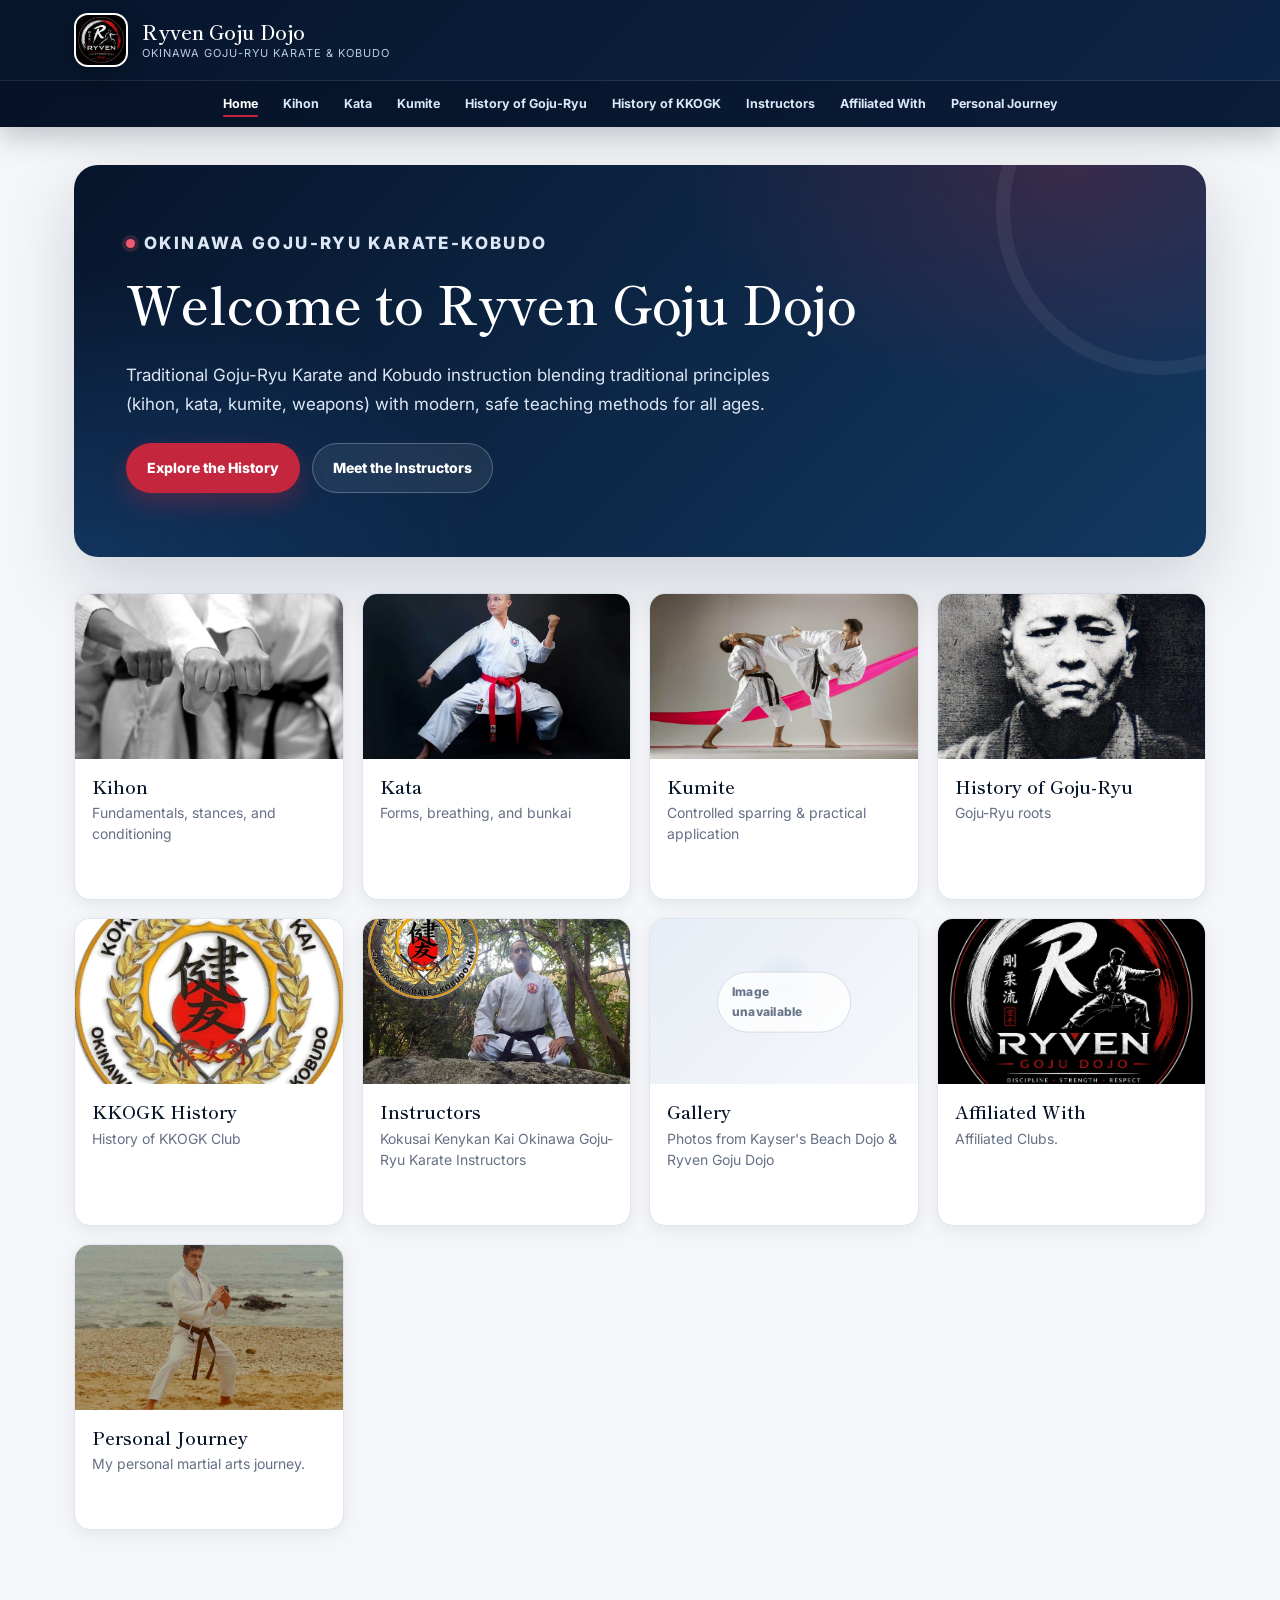
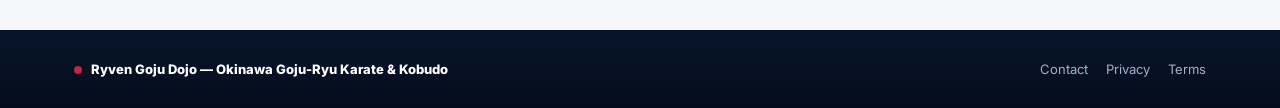
==== index.html @ c2ffcecd "Update index.html" ====
<!doctype htmlJordan>
<html lang="en">
<head>
<meta charset="utf-8" />
<meta name="google-site-verification" content="FjcKU3QRDwHCVk8xNlRMp3FyOYgGeSs_fyhYoDF-wNA" />
<meta name="viewport" content="width=device-width,initial-scale=1" />
<title>Ryven Goju Dojo</title>
<link rel="preconnect" href="https://fonts.googleapis.com">
<link href="https://fonts.googleapis.com/css2?family=Inter:wght@400;500;600;700&family=Shippori+Mincho:wght@500;600;700&display=swap" rel="stylesheet">
<link rel="stylesheet" href="css/style.css">
<script>document.documentElement.classList.add("js-anim");</script>
</head>
<body>

<header class="site-header">
  <div class="header-top">
    <div class="header-inner">
      <a class="brand" href="index.html">
      <div class="logo"><img src="1.jpeg" alt="Ryven Goju Dojo emblem"></div>
      <div class="title">
        <h1>Ryven Goju Dojo</h1>
        <p>Okinawa Goju-Ryu Karate &amp; Kobudo</p>
      </div>
    </a>
      <button class="nav-toggle" aria-label="Toggle navigation menu" aria-expanded="false">
      <span></span>
    </button>
    </div>
  </div>
  <div class="nav-row" id="nav-row">
    <div class="nav-inner">
      <nav class="site-nav" aria-label="Main navigation">
      <ul>
        <li><a href="index.html">Home</a></li>
        <li><a href="P2.html">Kihon</a></li>
        <li><a href="P3.html">Kata</a></li>
        <li><a href="P4.html">Kumite</a></li>
        <li><a href="P5.html">History of Goju-Ryu</a></li>
        <li><a href="P6.html">History of KKOGK</a></li>
        <li><a href="P7.html">Instructors</a></li>
        <li><a href="P8.html">Affiliated With</a></li>
        <li><a href="P9.html">Personal Journey</a></li>
      </ul>
    </nav>
    </div>
  </div>
</header>

<main>

  <section id="home" class="hero reveal">
    <p class="hero-eyebrow">Okinawa Goju-Ryu Karate-Kobudo</p>
    <h2>Welcome to Ryven Goju Dojo</h2>
    <p>Traditional Goju-Ryu Karate and Kobudo instruction blending traditional principles (kihon, kata, kumite, weapons) with modern, safe teaching methods for all ages.</p>
    <div class="hero-actions">
      <a class="btn btn-primary" href="P5.html">Explore the History</a>
      <a class="btn btn-ghost" href="P7.html">Meet the Instructors</a>
    </div>
  </section>

  <section class="section reveal">
    <div class="grid-cards">

      <a class="tile" href="P2.html">
        <div class="tile-media"><img src="Kihon.jpg" alt="Kihon training"></div>
        <div class="meta">
          <h4>Kihon</h4>
          <p class="muted">Fundamentals, stances, and conditioning</p>
          <div class="meta-row"><span class="tile-arrow">Explore →</span></div>
        </div>
      </a>

      <a class="tile" href="P3.html">
        <div class="tile-media"><img src="Kata.jpg" alt="Kata practice"></div>
        <div class="meta">
          <h4>Kata</h4>
          <p class="muted">Forms, breathing, and bunkai</p>
          <div class="meta-row"><span class="tile-arrow">Explore →</span></div>
        </div>
      </a>

      <a class="tile" href="P4.html">
        <div class="tile-media"><img src="Kumite.jpg" alt="Kumite sparring"></div>
        <div class="meta">
          <h4>Kumite</h4>
          <p class="muted">Controlled sparring &amp; practical application</p>
          <div class="meta-row"><span class="tile-arrow">Explore →</span></div>
        </div>
      </a>

      <a class="tile" href="P5.html">
        <div class="tile-media"><img src="History.jpg" alt="History of Goju-Ryu"></div>
        <div class="meta">
          <h4>History of Goju-Ryu</h4>
          <p class="muted">Goju-Ryu roots</p>
          <div class="meta-row"><span class="tile-arrow">Explore →</span></div>
        </div>
      </a>

      <a class="tile" href="P6.html">
        <div class="tile-media"><img src="2.jpg" alt="KKOGK History"></div>
        <div class="meta">
          <h4>KKOGK History</h4>
          <p class="muted">History of KKOGK Club</p>
          <div class="meta-row"><span class="tile-arrow">Explore →</span></div>
        </div>
      </a>

      <a class="tile" href="P7.html">
        <div class="tile-media"><img src="SMorneS.jpeg" alt="Instructors"></div>
        <div class="meta">
          <h4>Instructors</h4>
          <p class="muted">Kokusai Kenykan Kai Okinawa Goju-Ryu Karate Instructors</p>
          <div class="meta-row"><span class="tile-arrow">Explore →</span></div>
        </div>
      </a>


	<a class="tile" href="Gallery.html">
  <div class="tile-media">
    <img src="K1.jpg" alt="Dojo Gallery">
  </div>
  <div class="meta">
    <h4>Gallery</h4>
    <p class="muted">Photos from Kayser's Beach Dojo &amp; Ryven Goju Dojo</p>
    <div class="meta-row">
      <span class="tile-arrow">Explore →</span>
    </div>
  </div>
</a>

      <a class="tile" href="P8.html">
        <div class="tile-media"><img src="1.jpeg" alt="Ryven Goju Dojo"></div>
        <div class="meta">
          <h4>Affiliated With</h4>
          <p class="muted">Affiliated Clubs.</p>
          <div class="meta-row"><span class="tile-arrow">Explore →</span></div>
        </div>
      </a>

      <a class="tile" href="P9.html">
        <div class="tile-media"><img src="3.jpeg" alt="Jaundre"></div>
        <div class="meta">
          <h4>Personal Journey</h4>
          <p class="muted">My personal martial arts journey.</p>
          <div class="meta-row"><span class="tile-arrow">Explore →</span></div>
        </div>
      </a>

    </div>
  </section>

</main>

<footer class="site-footer">
  <div class="footer-inner">
    <div class="brand-mini">Ryven Goju Dojo — Okinawa Goju-Ryu Karate &amp; Kobudo</div>
    <div class="footer-links"><span>Contact</span><span>Privacy</span><span>Terms</span></div>
  </div>
</footer>

<script src="js/main.js"></script>
</body>
</html>
---- css/style.css ----
/* ==========================================================
   RYVEN GOJU DOJO — REFINED DESIGN SYSTEM
   Clean, responsive, image-safe, accessible.
   ========================================================== */

:root{
  --navy:#07152b;
  --navy-2:#0d2546;
  --navy-3:#123861;
  --blue:#2567b2;
  --blue-soft:#eaf2fb;
  --red:#c3263d;
  --red-dark:#94182a;
  --paper:#f4f6f9;
  --white:#fff;
  --ink:#142033;
  --muted:#667085;
  --line:#dfe5ee;
  --belt-orange:#e2861f;
  --belt-blue:#2567b2;
  --belt-purple:#7b3fa0;
  --belt-brown:#7a4a26;
  --belt-black:#111;
  --font-display:'Shippori Mincho','Noto Serif JP',Georgia,serif;
  --font-body:'Inter',system-ui,-apple-system,'Segoe UI',Roboto,Arial,sans-serif;
  --max-w:1180px;
  --radius:18px;
  --shadow-sm:0 4px 16px rgba(7,21,43,.07);
  --shadow-md:0 14px 38px rgba(7,21,43,.10);
  --shadow-lg:0 24px 70px rgba(7,21,43,.16);
  --ease:cubic-bezier(.22,.8,.24,1);
  --fast:180ms;
  --slow:550ms;
}

*,*::before,*::after{box-sizing:border-box}
html{scroll-behavior:smooth}
body{
  margin:0;
  min-width:320px;
  background:var(--paper);
  color:var(--ink);
  font-family:var(--font-body);
  font-size:16px;
  line-height:1.7;
  -webkit-font-smoothing:antialiased;
  text-rendering:optimizeLegibility;
}
img{display:block;max-width:100%}
a{color:inherit}
button{font:inherit}
h1,h2,h3,h4{
  margin:0 0 .55em;
  color:var(--navy);
  font-family:var(--font-display);
  font-weight:600;
  line-height:1.18;
}
p{margin:0 0 1em}
.muted{color:var(--muted)}

a:focus-visible,button:focus-visible,.tile:focus-visible{
  outline:3px solid #f05a70;
  outline-offset:3px;
}

@media (prefers-reduced-motion:reduce){
  *,*::before,*::after{
    animation-duration:.001ms!important;
    transition-duration:.001ms!important;
    scroll-behavior:auto!important;
  }
}

/* ---------- Header ---------- */
.site-header{
  position:sticky;
  top:0;
  z-index:1000;
  color:var(--white);
  background:linear-gradient(135deg,var(--navy),var(--navy-2));
  box-shadow:0 8px 28px rgba(2,10,24,.24);
}
.header-top{border-bottom:1px solid rgba(255,255,255,.09)}
.header-inner{
  width:100%;
  max-width:var(--max-w);
  margin:auto;
  padding:13px 24px;
  display:flex;
  align-items:center;
  justify-content:space-between;
  gap:20px;
}
.brand{
  min-width:0;
  display:flex;
  align-items:center;
  gap:14px;
  color:var(--white);
  text-decoration:none;
}
.brand .logo{
  width:54px;height:54px;flex:0 0 54px;
  overflow:hidden;
  border-radius:14px;
  background:#fff;
  border:2px solid rgba(255,255,255,.18);
  box-shadow:0 7px 22px rgba(0,0,0,.28);
}
.brand .logo img{
  width:100%;height:100%;
  object-fit:cover;
}
.brand .title{min-width:0}
.brand .title h1{
  margin:0;
  color:#fff;
  font-size:20px;
  white-space:nowrap;
}
.brand .title p{
  margin:2px 0 0;
  color:#b9cbe5;
  font-size:11px;
  line-height:1.3;
  letter-spacing:.09em;
  text-transform:uppercase;
  white-space:nowrap;
}

/* Navigation */
.nav-row{
  background:rgba(2,10,24,.28);
}
.nav-inner{
  max-width:var(--max-w);
  margin:auto;
  padding:0 24px;
}
.site-nav ul{
  display:flex;
  align-items:center;
  justify-content:center;
  gap:3px;
  margin:0;
  padding:6px 0;
  list-style:none;
  overflow-x:auto;
  scrollbar-width:none;
}
.site-nav ul::-webkit-scrollbar{display:none}
.site-nav a{
  position:relative;
  display:block;
  padding:9px 11px;
  border-radius:9px;
  color:#dce8f8;
  text-decoration:none;
  font-size:12.5px;
  font-weight:700;
  line-height:1.25;
  white-space:nowrap;
  transition:background var(--fast) var(--ease),color var(--fast) var(--ease);
}
.site-nav a:hover{background:rgba(255,255,255,.08);color:#fff}
.site-nav a::after{
  content:"";
  position:absolute;
  left:11px;right:11px;bottom:4px;
  height:2px;border-radius:2px;
  background:var(--red);
  transform:scaleX(0);
  transform-origin:left;
  transition:transform var(--fast) var(--ease);
}
.site-nav a:hover::after,.site-nav a.active::after{transform:scaleX(1)}
.site-nav a.active{color:#fff}

.nav-toggle{
  display:none;
  width:44px;height:44px;
  flex:0 0 44px;
  position:relative;
  border:1px solid rgba(255,255,255,.18);
  border-radius:12px;
  background:rgba(255,255,255,.06);
  cursor:pointer;
}
.nav-toggle span,.nav-toggle span::before,.nav-toggle span::after{
  content:"";
  position:absolute;
  left:10px;right:10px;
  height:2px;
  border-radius:2px;
  background:#fff;
  transition:transform var(--fast) var(--ease),top var(--fast) var(--ease),opacity var(--fast) var(--ease);
}
.nav-toggle span{top:21px}
.nav-toggle span::before{top:-7px}
.nav-toggle span::after{top:7px}
.nav-toggle[aria-expanded="true"] span{background:transparent}
.nav-toggle[aria-expanded="true"] span::before{top:0;transform:rotate(45deg)}
.nav-toggle[aria-expanded="true"] span::after{top:0;transform:rotate(-45deg)}

@media (max-width:820px){
  .nav-toggle{display:block}
  .nav-row{
    max-height:0;
    overflow:hidden;
    background:linear-gradient(180deg,var(--navy),var(--navy-2));
    transition:max-height var(--fast) var(--ease);
  }
  .nav-row.is-open{max-height:75vh;overflow-y:auto}
  .nav-inner{padding:4px 16px 14px}
  .site-nav ul{
    flex-direction:column;
    align-items:stretch;
    gap:2px;
    overflow:visible;
  }
  .site-nav a{
    padding:13px 14px;
    font-size:15px;
  }
  .site-nav a::after{display:none}
  .site-nav a.active{
    background:rgba(255,255,255,.08);
    border-left:3px solid var(--red);
  }
}
@media (max-width:560px){
  .header-inner{padding:11px 16px}
  .brand{gap:10px}
  .brand .logo{width:46px;height:46px;flex-basis:46px;border-radius:12px}
  .brand .title h1{font-size:17px}
  .brand .title p{font-size:9.5px;letter-spacing:.06em}
}

/* ---------- Layout ---------- */
main{
  width:100%;
  max-width:var(--max-w);
  margin:0 auto;
  padding:38px 24px 70px;
}
.card{
  background:#fff;
  border:1px solid var(--line);
  border-radius:var(--radius);
  padding:36px;
  box-shadow:var(--shadow-md);
}
.card > h1{
  font-size:clamp(30px,4vw,42px);
  margin-bottom:8px;
}
.section{margin-top:36px}
.section > h2{
  position:relative;
  padding-left:17px;
  color:var(--navy);
  font-size:23px;
}
.section > h2::before{
  content:"";
  position:absolute;
  left:0;top:.12em;bottom:.12em;
  width:5px;border-radius:5px;
  background:linear-gradient(180deg,var(--blue),var(--red));
}
.section p{max-width:900px}

.back{
  display:inline-flex;
  align-items:center;
  gap:8px;
  margin-bottom:22px;
  padding:9px 16px 9px 13px;
  border:1px solid var(--line);
  border-radius:999px;
  background:#fff;
  color:var(--navy);
  text-decoration:none;
  font-size:14px;
  font-weight:800;
  box-shadow:var(--shadow-sm);
  transition:transform var(--fast) var(--ease),box-shadow var(--fast) var(--ease),background var(--fast) var(--ease);
}
.back::before{content:"←";font-size:17px}
.back:hover{transform:translateX(-3px);background:var(--blue-soft);box-shadow:var(--shadow-md)}

.belt-rule{
  width:100%;
  height:5px;
  margin-top:22px;
  border-radius:99px;
  background:linear-gradient(90deg,var(--blue) 0 33.3%,#fff 33.3% 66.6%,var(--red) 66.6% 100%);
  box-shadow:var(--shadow-sm);
}

/* ---------- Home hero ---------- */
.hero{
  position:relative;
  overflow:hidden;
  padding:64px 52px;
  border-radius:24px;
  color:#fff;
  background:
    radial-gradient(600px 360px at 88% 0%,rgba(195,38,61,.24),transparent 65%),
    radial-gradient(620px 420px at 0% 100%,rgba(37,103,178,.30),transparent 68%),
    linear-gradient(135deg,var(--navy),var(--navy-3));
  box-shadow:var(--shadow-lg);
}
.hero::after{
  content:"";
  position:absolute;
  width:330px;height:330px;
  right:-120px;top:-120px;
  border:14px solid rgba(255,255,255,.06);
  border-right-color:rgba(240,90,112,.34);
  border-radius:50%;
  transform:rotate(20deg);
}
.hero > *{position:relative;z-index:1}
.hero-eyebrow{
  display:inline-flex;
  align-items:center;
  gap:9px;
  margin:0 0 14px;
  color:#ffd8de;
  font-size:12px;
  font-weight:800;
  letter-spacing:.14em;
  text-transform:uppercase;
}
.hero-eyebrow::before{
  content:"";
  width:9px;height:9px;
  border-radius:50%;
  background:#ef5a72;
  box-shadow:0 0 0 4px rgba(239,90,114,.18);
}
.hero h2{
  max-width:760px;
  color:#fff;
  font-size:clamp(32px,5vw,52px);
}
.hero p{
  max-width:680px;
  color:#dce6f5;
  font-size:17px;
}
.hero-actions{
  display:flex;
  flex-wrap:wrap;
  gap:12px;
  margin-top:24px;
}
.btn{
  display:inline-flex;
  align-items:center;
  justify-content:center;
  padding:12px 20px;
  border:1px solid transparent;
  border-radius:999px;
  font-size:14px;
  font-weight:800;
  text-decoration:none;
  transition:transform var(--fast) var(--ease),box-shadow var(--fast) var(--ease),background var(--fast) var(--ease);
}
.btn:hover{transform:translateY(-2px)}
.btn-primary{
  color:#fff;
  background:var(--red);
  box-shadow:0 10px 24px rgba(195,38,61,.32);
}
.btn-primary:hover{background:var(--red-dark);box-shadow:0 14px 30px rgba(195,38,61,.4)}
.btn-ghost{
  color:#fff;
  background:rgba(255,255,255,.08);
  border-color:rgba(255,255,255,.25);
}
.btn-ghost:hover{background:rgba(255,255,255,.15)}

/* ---------- Home cards ---------- */
.grid-cards{
  display:grid;
  grid-template-columns:repeat(4,minmax(0,1fr));
  gap:18px;
  margin-top:28px;
}
.tile{
  display:flex;
  min-width:0;
  flex-direction:column;
  overflow:hidden;
  border:1px solid var(--line);
  border-radius:16px;
  background:#fff;
  color:inherit;
  text-decoration:none;
  box-shadow:var(--shadow-sm);
  transition:transform var(--fast) var(--ease),box-shadow var(--fast) var(--ease),border-color var(--fast) var(--ease);
}
.tile:hover{transform:translateY(-5px);border-color:#cfd8e6;box-shadow:var(--shadow-lg)}
.tile-media{
  position:relative;
  height:165px;
  overflow:hidden;
  background:linear-gradient(135deg,#e7edf6,#f6f8fb);
}
.tile-media img{
  width:100%;height:100%;
  object-fit:cover;
  transition:transform var(--slow) var(--ease);
}
.tile:hover .tile-media img{transform:scale(1.06)}
.tile .meta{display:flex;flex:1;flex-direction:column;padding:17px}
.tile .meta h4{
  margin-bottom:5px;
  color:var(--navy);
  font-size:18px;
}
.tile .meta p{margin:0;color:var(--muted);font-size:14px;line-height:1.5}
.meta-row{display:flex;align-items:center;margin-top:auto;padding-top:16px}
.tile-arrow{color:var(--red);font-size:13px;font-weight:800;opacity:0;transform:translateX(-5px);transition:opacity var(--fast) var(--ease),transform var(--fast) var(--ease)}
.tile:hover .tile-arrow{opacity:1;transform:none}

@media (max-width:1050px){.grid-cards{grid-template-columns:repeat(3,minmax(0,1fr))}}
@media (max-width:780px){.grid-cards{grid-template-columns:repeat(2,minmax(0,1fr))}}
@media (max-width:540px){
  main{padding:24px 14px 48px}
  .hero{padding:40px 24px;border-radius:20px}
  .card{padding:23px 20px}
  .grid-cards{grid-template-columns:1fr}
  .tile-media{height:190px}
}

/* ---------- Images / missing-image safety ---------- */
.media-frame{
  position:relative;
  min-height:180px;
  overflow:hidden;
  margin-top:24px;
  border-radius:15px;
  background:linear-gradient(135deg,#e8edf5,#f5f7fa);
  box-shadow:var(--shadow-sm);
}
.hero-image{
  width:100%;
  max-height:460px;
  object-fit:cover;
}
img.img-missing{
  min-height:180px;
  opacity:0;
}
.media-fallback::before{
  content:"";
  position:absolute;inset:0;
  background:
    radial-gradient(circle at 50% 42%,rgba(37,103,178,.12),transparent 22%),
    linear-gradient(135deg,#e7edf5,#f6f8fb);
}
.media-fallback::after{
  content:"Image unavailable";
  position:absolute;
  left:50%;top:50%;
  transform:translate(-50%,-50%);
  padding:9px 14px;
  border:1px solid #d5ddea;
  border-radius:999px;
  background:rgba(255,255,255,.8);
  color:#69758a;
  font-size:12px;
  font-weight:800;
  letter-spacing:.02em;
}

/* ---------- Instructors ---------- */
.instructors{
  display:grid;
  grid-template-columns:repeat(2,minmax(0,1fr));
  gap:18px;
  margin-top:22px;
}
.instr{
  display:flex;
  gap:17px;
  align-items:flex-start;
  padding:20px;
  border:1px solid var(--line);
  border-radius:15px;
  background:linear-gradient(180deg,#fff,#fbfcfe);
  box-shadow:var(--shadow-sm);
  transition:transform var(--fast) var(--ease),box-shadow var(--fast) var(--ease);
}
.instr:hover{transform:translateY(-4px);box-shadow:var(--shadow-md)}
.instr-avatar{
  width:100px;height:100px;flex:0 0 100px;
  overflow:hidden;
  border-radius:14px;
  background:#e7edf5;
  border:2px solid #fff;
  outline:1px solid var(--line);
}
.instr-avatar img{width:100%;height:100%;object-fit:cover}
.instr .name{color:var(--navy);font-size:15px;font-weight:800;line-height:1.45}
.instr .role{margin-top:5px;font-size:13.5px;line-height:1.55}
.instr .email{
  display:inline-block;
  margin-top:9px;
  color:var(--blue);
  font-size:13px;
  font-weight:700;
  text-decoration:none;
}
.instr .email:hover{text-decoration:underline}
@media (max-width:760px){.instructors{grid-template-columns:1fr}}
@media (max-width:520px){.instr{flex-direction:column}.instr-avatar{width:110px;height:110px;flex-basis:110px}}

/* ---------- Affiliation ---------- */
.affiliate-panel{
  display:grid;
  grid-template-columns:280px minmax(0,1fr);
  gap:25px;
  align-items:center;
  margin-top:22px;
  padding:20px;
  border:1px solid var(--line);
  border-radius:15px;
  background:linear-gradient(180deg,#fff,#fbfcfe);
}
.affiliate-media{
  position:relative;
  width:100%;
  height:220px;
  overflow:hidden;
  border-radius:13px;
  background:#e7edf5;
  box-shadow:var(--shadow-sm);
}
.affiliate-media img{width:100%;height:100%;object-fit:cover}
@media (max-width:680px){
  .affiliate-panel{grid-template-columns:1fr}
  .affiliate-media{height:200px}
}

/* ---------- Journey ---------- */
.timeline{
  position:relative;
  margin-top:28px;
  padding-left:36px;
}
.timeline::before{
  content:"";
  position:absolute;
  left:10px;top:6px;bottom:6px;
  width:3px;border-radius:3px;
  background:linear-gradient(180deg,var(--blue),var(--red));
}
.timeline-item{position:relative;padding-bottom:30px}
.timeline-item:last-child{padding-bottom:0}
.timeline-dot{
  position:absolute;
  left:-36px;top:5px;
  width:21px;height:21px;
  border:3px solid #fff;
  border-radius:50%;
  box-shadow:0 0 0 2px var(--line),var(--shadow-sm);
}
.timeline-card{
  overflow:hidden;
  border:1px solid var(--line);
  border-radius:15px;
  background:#fff;
  box-shadow:var(--shadow-sm);
  transition:transform var(--fast) var(--ease),box-shadow var(--fast) var(--ease);
}
.timeline-card:hover{transform:translateY(-4px);box-shadow:var(--shadow-md)}
.timeline-media{background:#e7edf5}
.timeline-media img{width:100%;max-height:390px;object-fit:cover}
.timeline-card .cap{
  display:flex;align-items:center;gap:10px;
  padding:14px 18px;
  color:var(--navy);
  font-weight:800;
}
.belt-chip{width:12px;height:12px;flex:0 0 12px;border-radius:50%;box-shadow:0 0 0 3px rgba(0,0,0,.04)}
.belt-chip.orange{background:var(--belt-orange)}
.belt-chip.blue{background:var(--belt-blue)}
.belt-chip.purple{background:var(--belt-purple)}
.belt-chip.brown{background:var(--belt-brown)}
.belt-chip.black{background:var(--belt-black)}

/* ---------- History extras ---------- */
.kata-list{display:flex;flex-wrap:wrap;gap:8px;margin-top:8px}
.kata-chip{
  padding:7px 12px;
  border:1px solid #d8e1ef;
  border-radius:999px;
  background:var(--blue-soft);
  color:#183e6b;
  font-size:13px;
  font-weight:700;
}
.pillar-list{
  display:grid;gap:12px;
  margin:16px 0 0;padding:0;
  list-style:none;
}
.pillar-list li{
  display:flex;gap:12px;align-items:flex-start;
  padding:15px 16px;
  border:1px solid var(--line);
  border-radius:13px;
  background:#fbfcfe;
}
.pillar-list b{color:var(--navy)}
.pillar-dot{
  width:10px;height:10px;flex:0 0 10px;
  margin-top:8px;border-radius:50%;
  background:var(--red);
}

/* ---------- Footer ---------- */
.site-footer{
  margin-top:30px;
  color:#cbd7e9;
  background:linear-gradient(180deg,var(--navy),#040c1b);
}
.footer-inner{
  max-width:var(--max-w);
  margin:auto;
  padding:28px 24px;
  display:flex;
  align-items:center;
  justify-content:space-between;
  gap:16px;
}
.brand-mini{
  color:#fff;
  font-weight:800;
  font-size:13px;
}
.brand-mini::before{
  content:"";
  display:inline-block;
  width:8px;height:8px;
  margin-right:9px;
  border-radius:50%;
  background:var(--red);
}
.footer-links{display:flex;gap:18px;color:#9fb1cc;font-size:13px}
@media (max-width:650px){
  .footer-inner{flex-direction:column;align-items:flex-start}
}

/* ---------- Scroll reveal ---------- */
.js-anim .reveal{
  opacity:0;
  transform:translateY(18px);
  transition:opacity var(--slow) var(--ease),transform var(--slow) var(--ease);
}
.js-anim .reveal.in-view{opacity:1;transform:none}

/* Prevent the page from ever feeling wider than the viewport */
@media (max-width:420px){
  .brand .title p{max-width:185px;overflow:hidden;text-overflow:ellipsis}
  .hero-actions .btn{width:100%}
}
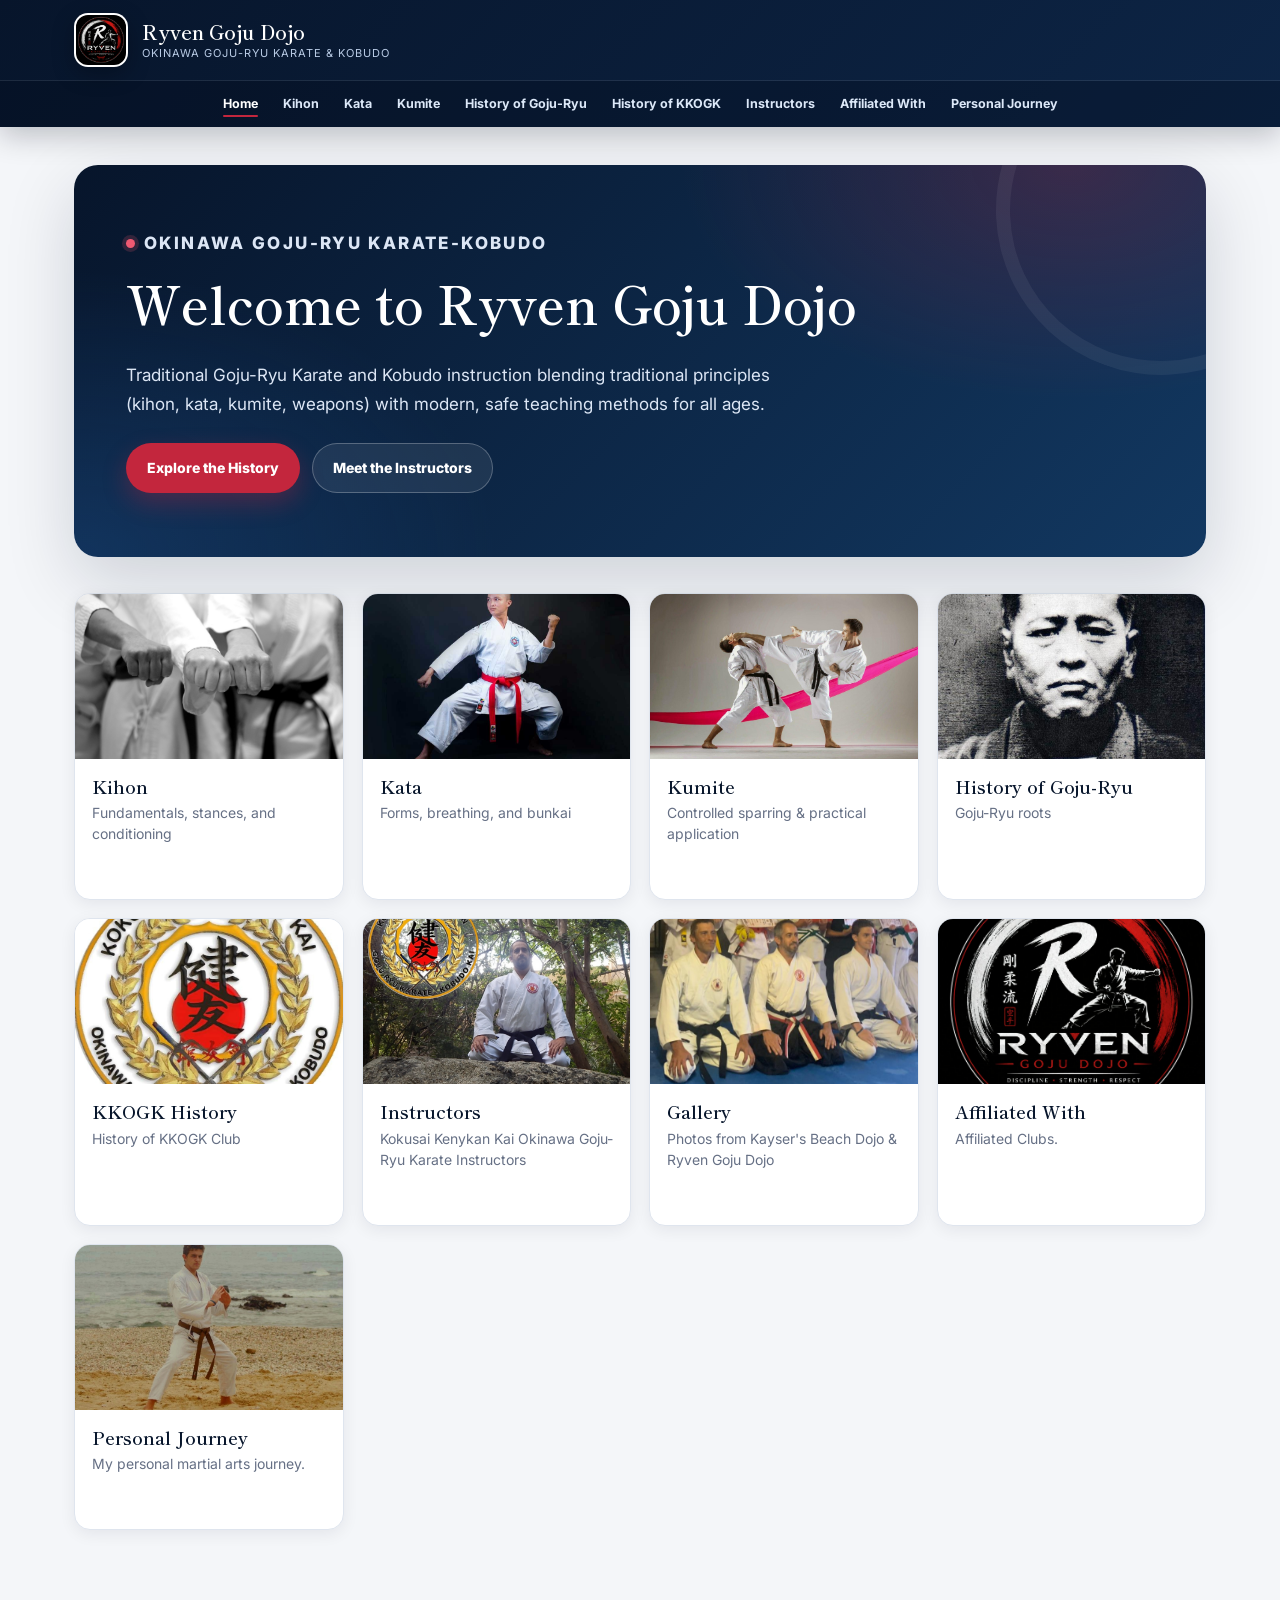
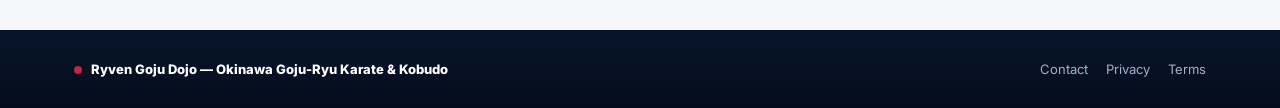
==== commit 307bc8ce: "Update index.html" ====
--- a/index.html
+++ b/index.html
@@ -118,7 +118,7 @@
 
 	<a class="tile" href="Gallery.html">
   <div class="tile-media">
-    <img src="K1.jpg" alt="Dojo Gallery">
+    <img src="K1.jpeg" alt="Dojo Gallery">
   </div>
   <div class="meta">
     <h4>Gallery</h4>
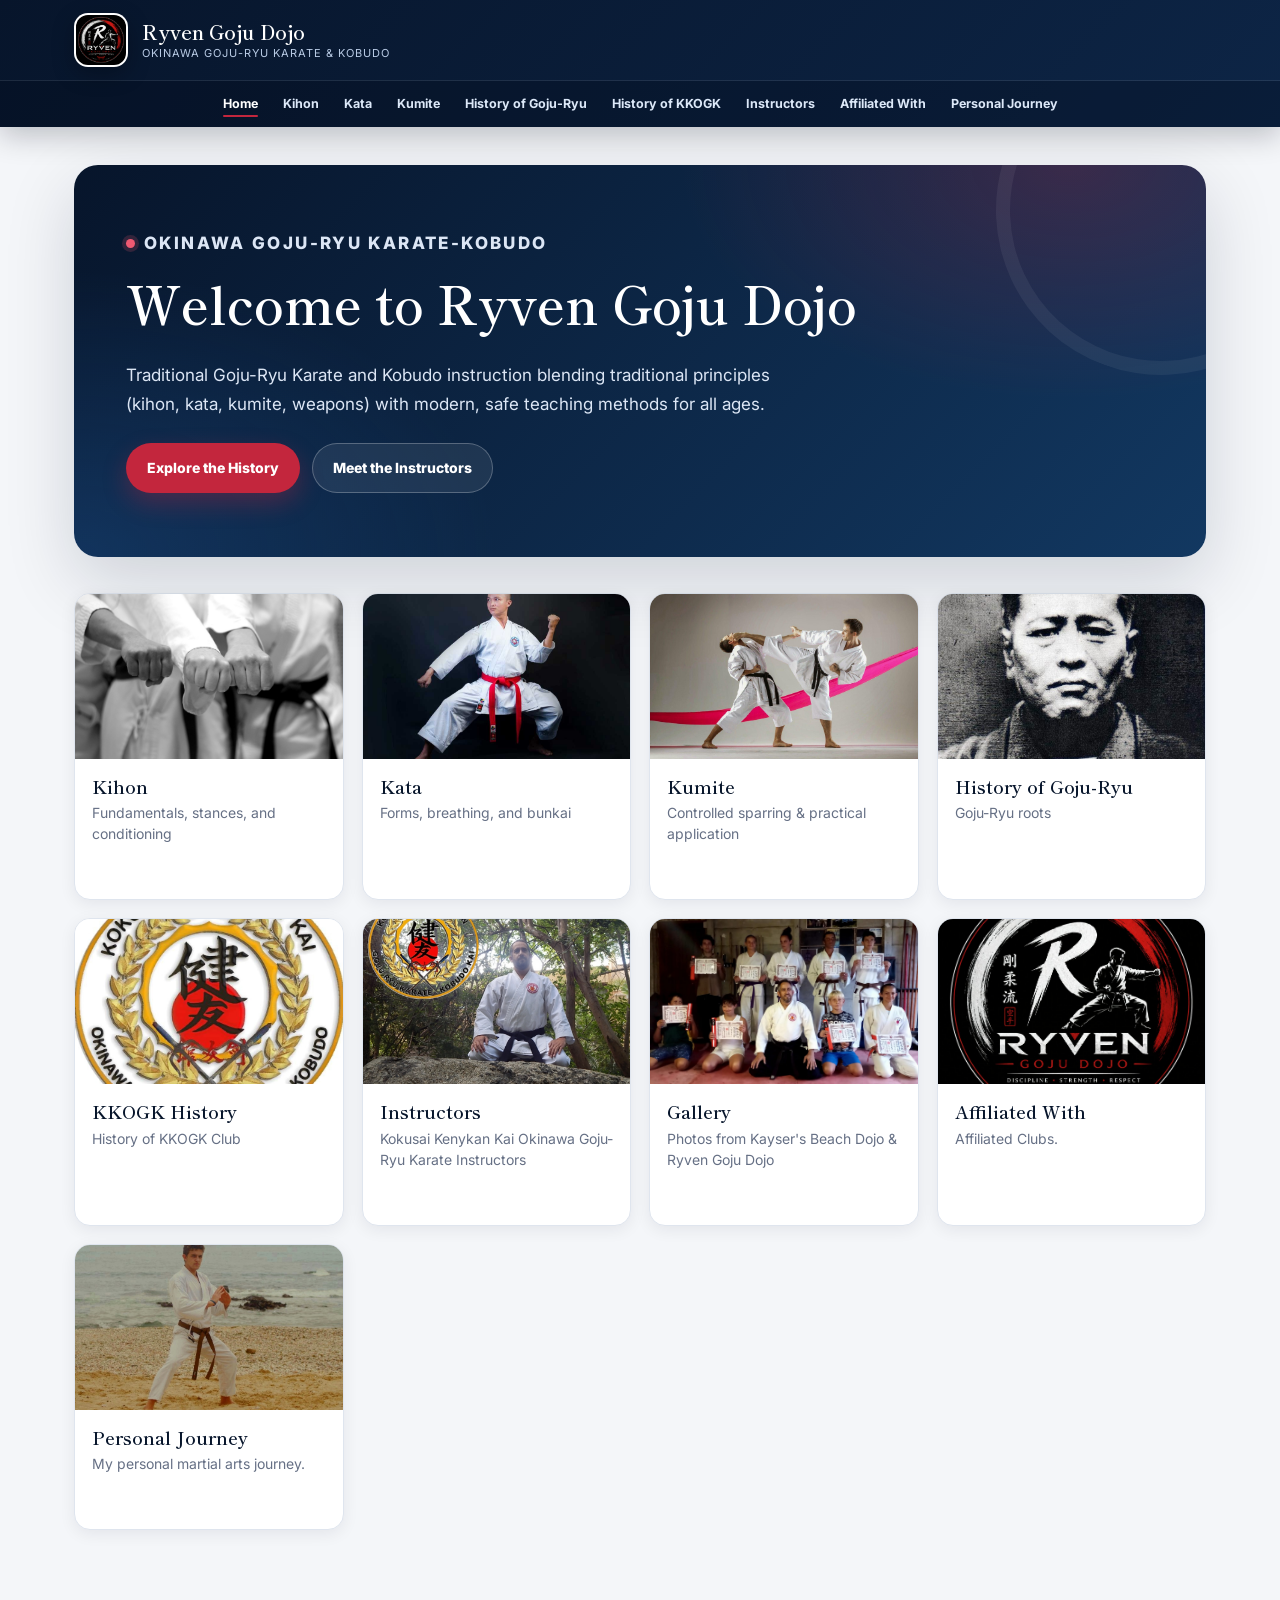
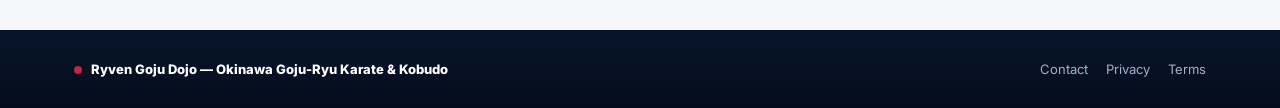
==== commit 0a970d6d: "Update index.html" ====
--- a/index.html
+++ b/index.html
@@ -118,7 +118,7 @@
 
 	<a class="tile" href="Gallery.html">
   <div class="tile-media">
-    <img src="K1.jpeg" alt="Dojo Gallery">
+    <img src="K6.jpeg" alt="Dojo Gallery">
   </div>
   <div class="meta">
     <h4>Gallery</h4>
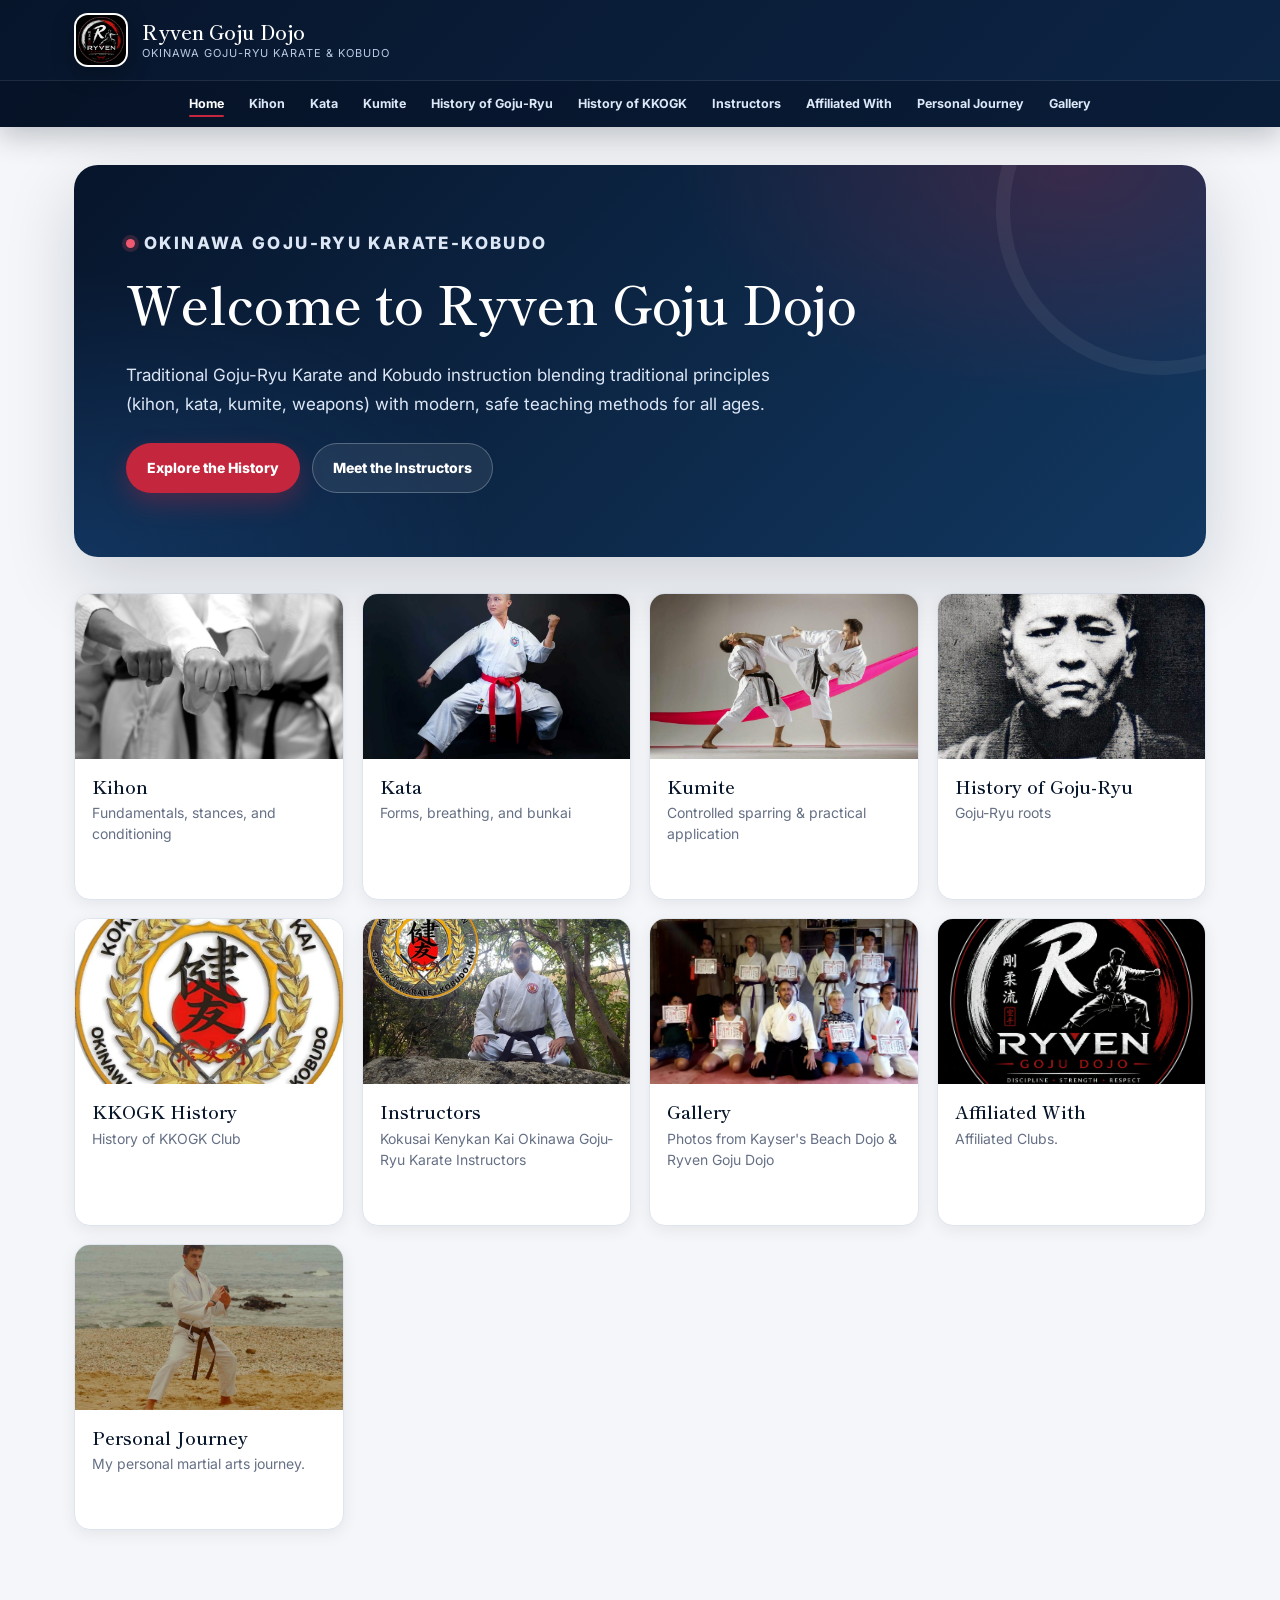
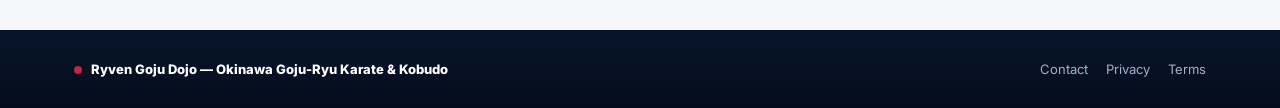
==== commit ad039fef: "." ====
--- a/index.html
+++ b/index.html
@@ -40,6 +40,8 @@
         <li><a href="P7.html">Instructors</a></li>
         <li><a href="P8.html">Affiliated With</a></li>
         <li><a href="P9.html">Personal Journey</a></li>
+		<li><a href="Gallery.html">Gallery</a></li>
+
       </ul>
     </nav>
     </div>
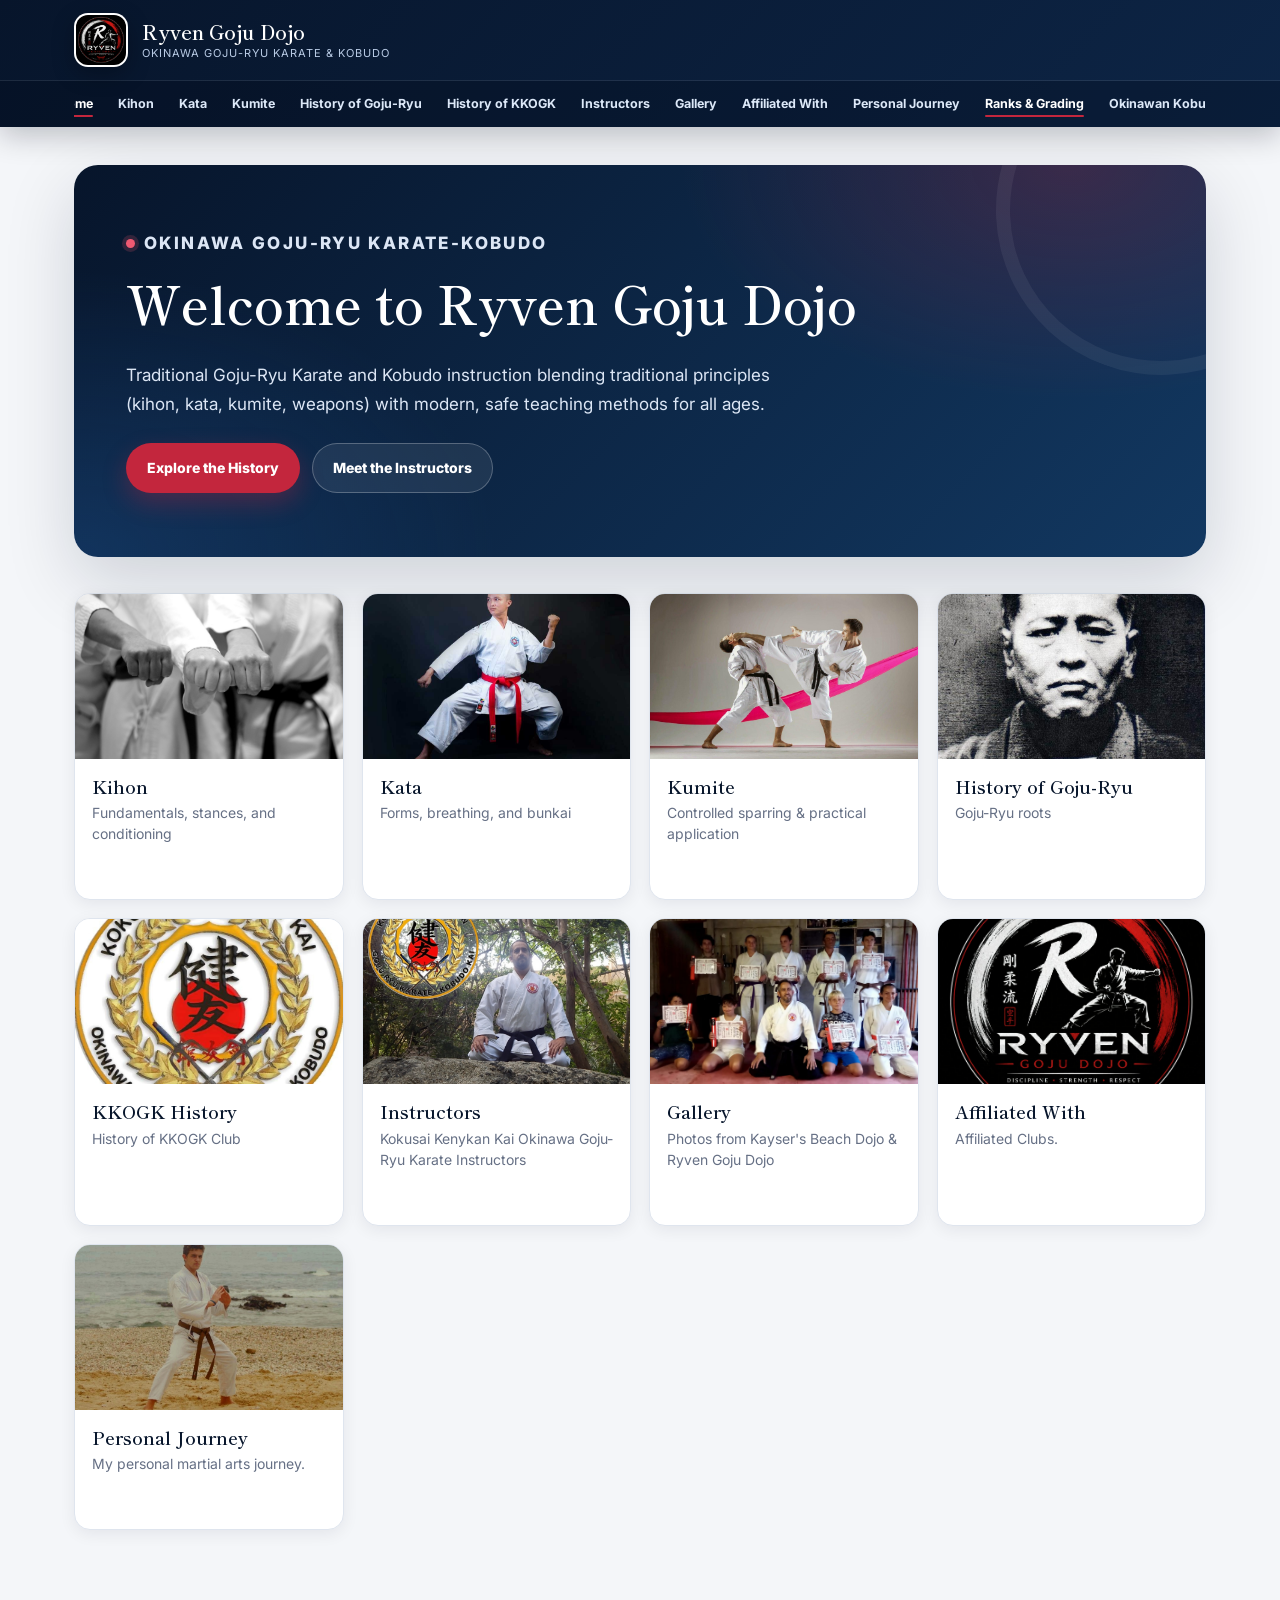
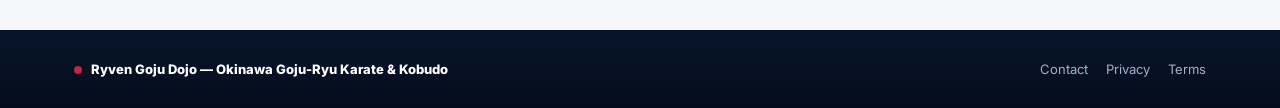
==== commit b00d7fcd: "," ====
--- a/index.html
+++ b/index.html
@@ -31,16 +31,53 @@
     <div class="nav-inner">
       <nav class="site-nav" aria-label="Main navigation">
       <ul>
-        <li><a href="index.html">Home</a></li>
-        <li><a href="P2.html">Kihon</a></li>
-        <li><a href="P3.html">Kata</a></li>
-        <li><a href="P4.html">Kumite</a></li>
-        <li><a href="P5.html">History of Goju-Ryu</a></li>
-        <li><a href="P6.html">History of KKOGK</a></li>
-        <li><a href="P7.html">Instructors</a></li>
-        <li><a href="P8.html">Affiliated With</a></li>
-        <li><a href="P9.html">Personal Journey</a></li>
-		<li><a href="Gallery.html">Gallery</a></li>
+       <li>
+            <a href="index.html">Home</a>
+          </li>
+
+          <li>
+            <a href="P2.html">Kihon</a>
+          </li>
+
+          <li>
+            <a href="P3.html">Kata</a>
+          </li>
+
+          <li>
+            <a href="P4.html">Kumite</a>
+          </li>
+
+          <li>
+            <a href="P5.html">History of Goju-Ryu</a>
+          </li>
+
+          <li>
+            <a href="P6.html">History of KKOGK</a>
+          </li>
+
+          <li>
+            <a href="P7.html">Instructors</a>
+          </li>
+
+          <li>
+            <a href="Gallery.html">Gallery</a>
+          </li>
+
+          <li>
+            <a href="P8.html">Affiliated With</a>
+          </li>
+
+          <li>
+            <a href="P9.html">Personal Journey</a>
+          </li>
+
+          <li>
+            <a href="P10.html" class="active">Ranks &amp; Grading</a>
+          </li>
+
+          <li>
+            <a href="P11.html">Okinawan Kobudo</a>
+          </li>
 
       </ul>
     </nav>
--- a/css/style.css
+++ b/css/style.css
@@ -670,3 +670,365 @@
   .brand .title p{max-width:185px;overflow:hidden;text-overflow:ellipsis}
   .hero-actions .btn{width:100%}
 }
+/* =========================================================
+   SEMPAI JAUNDRE PROFILE PHOTO
+========================================================= */
+
+.sempai-profile-photo {
+  width: min(100%, 520px);
+  margin: 30px auto 35px;
+  display: flex;
+  justify-content: center;
+}
+
+.sempai-profile-photo img {
+  width: 100%;
+  aspect-ratio: 1 / 1;
+  object-fit: cover;
+  display: block;
+  border-radius: 12px;
+  box-shadow: 0 12px 35px rgba(0, 0, 0, 0.35);
+}
+
+
+
+
+
+/* =========================================================
+   RANKS & GRADING PAGE
+========================================================= */
+
+.rank-table-wrap {
+  width: 100%;
+  overflow-x: auto;
+  margin-top: 28px;
+}
+
+.rank-table {
+  width: 100%;
+  border-collapse: collapse;
+  min-width: 760px;
+}
+
+.rank-table th {
+  padding: 16px 18px;
+  text-align: left;
+  font-weight: 700;
+  border-bottom: 2px solid rgba(255, 255, 255, 0.18);
+}
+
+.rank-table td {
+  padding: 16px 18px;
+  border-bottom: 1px solid rgba(255, 255, 255, 0.10);
+  vertical-align: middle;
+}
+
+.rank-table tbody tr {
+  transition: background 0.2s ease;
+}
+
+.rank-table tbody tr:hover {
+  background: rgba(255, 255, 255, 0.035);
+}
+
+
+/* BELT INDICATORS */
+
+.belt-dot {
+  display: inline-block;
+  width: 18px;
+  height: 18px;
+  margin-right: 9px;
+  border-radius: 50%;
+  vertical-align: -3px;
+  border: 1px solid rgba(255, 255, 255, 0.35);
+}
+
+.belt-white {
+  background: #f5f5f5;
+}
+
+.belt-yellow {
+  background: #e4c84a;
+}
+
+.belt-orange {
+  background: #d87532;
+}
+
+.belt-orange-green {
+  background: linear-gradient(
+    to right,
+    #d87532 0%,
+    #d87532 50%,
+    #4c8b54 50%,
+    #4c8b54 100%
+  );
+}
+
+.belt-green {
+  background: #4c8b54;
+}
+
+.belt-green-blue {
+  background: linear-gradient(
+    to right,
+    #4c8b54 0%,
+    #4c8b54 50%,
+    #456da8 50%,
+    #456da8 100%
+  );
+}
+
+.belt-blue {
+  background: #456da8;
+}
+
+.belt-purple {
+  background: #76528c;
+}
+
+.belt-brown {
+  background: #68452f;
+}
+
+.belt-brown-black {
+  background: linear-gradient(
+    to right,
+    #68452f 0%,
+    #68452f 50%,
+    #151515 50%,
+    #151515 100%
+  );
+}
+
+
+/* PROGRESSION LEVEL CELLS */
+
+.level-cell {
+  text-align: center !important;
+  font-weight: 700;
+  min-width: 160px;
+}
+
+.level-cell.novice {
+  border-left: 3px solid #c8a94a;
+}
+
+.level-cell.intermediate {
+  border-left: 3px solid #4c8b54;
+}
+
+.level-cell.advanced {
+  border-left: 3px solid #76528c;
+}
+
+
+/* JUNIOR BLACK BELT NOTE */
+
+.rank-note {
+  margin: 35px 0;
+  padding: 24px 28px;
+  border-left: 4px solid #222;
+  background: rgba(0, 0, 0, 0.18);
+  border-radius: 8px;
+}
+
+.rank-note strong {
+  display: block;
+  font-size: 1.15rem;
+  margin-bottom: 8px;
+}
+
+.rank-note p {
+  margin: 0 0 5px;
+  font-weight: 600;
+}
+
+.rank-note span {
+  opacity: 0.7;
+}
+
+
+/* DAN GRID */
+
+.dan-grid {
+  display: grid;
+  grid-template-columns: repeat(2, minmax(0, 1fr));
+  gap: 18px;
+  margin-top: 30px;
+}
+
+.dan-card {
+  padding: 24px;
+  border: 1px solid rgba(255, 255, 255, 0.12);
+  border-radius: 10px;
+  background: rgba(0, 0, 0, 0.16);
+  transition:
+    transform 0.2s ease,
+    border-color 0.2s ease,
+    background 0.2s ease;
+}
+
+.dan-card:hover {
+  transform: translateY(-3px);
+  border-color: rgba(255, 255, 255, 0.25);
+  background: rgba(0, 0, 0, 0.23);
+}
+
+.dan-number {
+  font-size: 0.85rem;
+  font-weight: 700;
+  letter-spacing: 0.08em;
+  text-transform: uppercase;
+  opacity: 0.65;
+}
+
+.dan-name {
+  margin-top: 5px;
+  font-family: "Shippori Mincho", serif;
+  font-size: 1.55rem;
+  font-weight: 700;
+}
+
+.dan-belt {
+  margin-top: 18px;
+  display: flex;
+  align-items: center;
+  gap: 10px;
+  font-size: 0.95rem;
+}
+
+.belt-bar {
+  width: 72px;
+  height: 14px;
+  display: inline-block;
+  border-radius: 2px;
+  border: 1px solid rgba(255, 255, 255, 0.3);
+}
+
+.belt-bar.black {
+  background: #111;
+}
+
+.belt-bar.red {
+  background: #8f2424;
+}
+
+.belt-bar.red-white {
+  background: linear-gradient(
+    to right,
+    #8f2424 0%,
+    #8f2424 45%,
+    #f1f1f1 45%,
+    #f1f1f1 55%,
+    #8f2424 55%,
+    #8f2424 100%
+  );
+}
+
+.belt-bar.black-red {
+  background: linear-gradient(
+    to right,
+    #111 0%,
+    #111 45%,
+    #8f2424 45%,
+    #8f2424 55%,
+    #111 55%,
+    #111 100%
+  );
+}
+
+.belt-bar.alternating {
+  background: repeating-linear-gradient(
+    to right,
+    #8f2424 0,
+    #8f2424 12px,
+    #f1f1f1 12px,
+    #f1f1f1 24px
+  );
+}
+
+.dan-level {
+  margin-top: 17px;
+  padding-top: 14px;
+  border-top: 1px solid rgba(255, 255, 255, 0.10);
+  font-size: 0.85rem;
+  font-weight: 600;
+  opacity: 0.72;
+}
+
+
+/* PROGRESSION GRID */
+
+.progression-grid {
+  display: grid;
+  grid-template-columns: repeat(3, minmax(0, 1fr));
+  gap: 18px;
+  margin-top: 28px;
+}
+
+.progression-card {
+  padding: 25px;
+  border: 1px solid rgba(255, 255, 255, 0.12);
+  border-radius: 10px;
+  background: rgba(0, 0, 0, 0.14);
+}
+
+.progression-number {
+  font-size: 0.75rem;
+  font-weight: 700;
+  letter-spacing: 0.12em;
+  opacity: 0.5;
+}
+
+.progression-card h3 {
+  margin: 12px 0 8px;
+}
+
+.progression-card p {
+  margin: 0;
+  opacity: 0.72;
+}
+
+
+/* CLOSING SECTION */
+
+.ranking-closing {
+  margin-bottom: 10px;
+}
+
+
+/* =========================================================
+   MOBILE
+========================================================= */
+
+@media (max-width: 800px) {
+
+  .dan-grid {
+    grid-template-columns: 1fr;
+  }
+
+  .progression-grid {
+    grid-template-columns: 1fr;
+  }
+
+}
+
+
+@media (max-width: 600px) {
+
+  .rank-table {
+    min-width: 680px;
+  }
+
+  .rank-table th,
+  .rank-table td {
+    padding: 13px 14px;
+  }
+
+  .dan-card {
+    padding: 20px;
+  }
+
+}
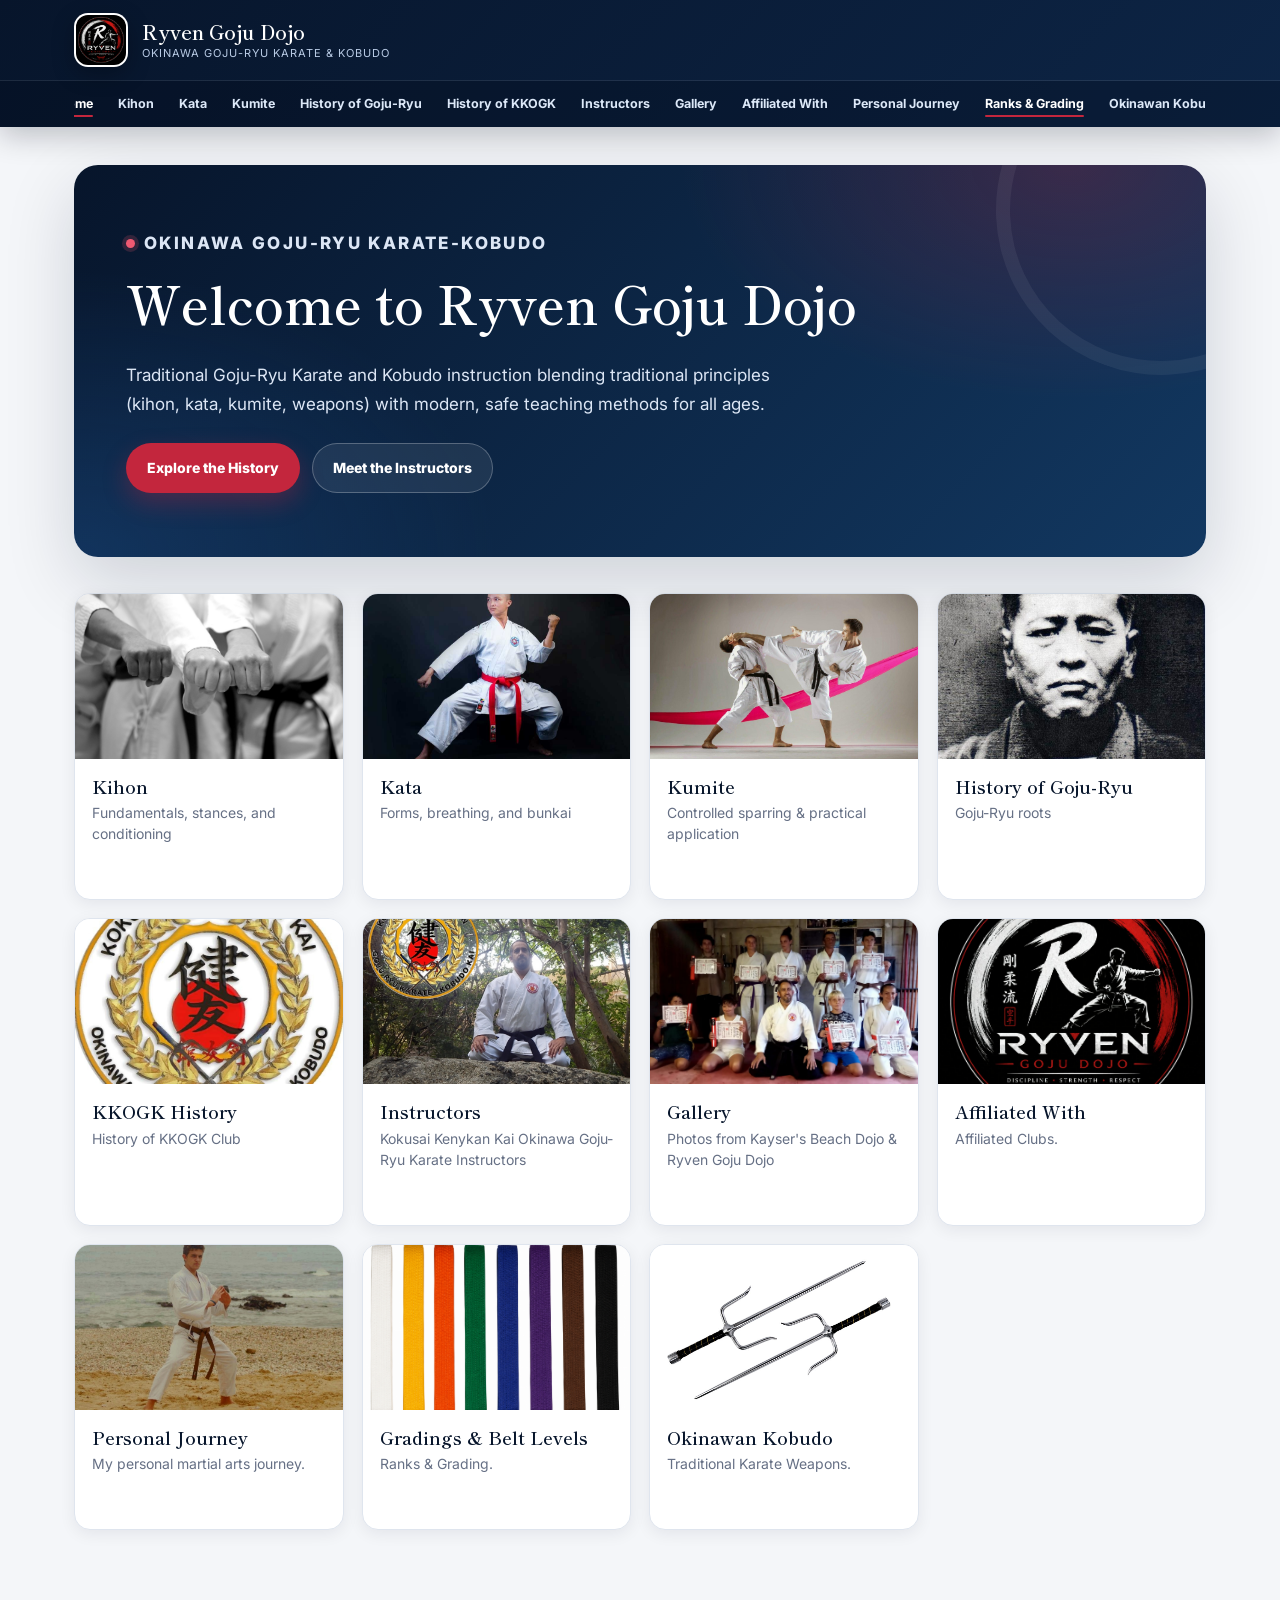
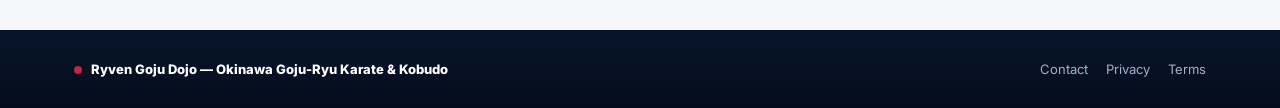
==== commit 98dba278: "kji" ====
--- a/index.html
+++ b/index.html
@@ -185,6 +185,24 @@
           <div class="meta-row"><span class="tile-arrow">Explore →</span></div>
         </div>
       </a>
+	  
+	   <a class="tile" href="P10.html">
+        <div class="tile-media"><img src="Belts.png" alt="Belts"></div>
+        <div class="meta">
+          <h4>Gradings & Belt Levels</h4>
+          <p class="muted">Ranks & Grading.</p>
+          <div class="meta-row"><span class="tile-arrow">Explore →</span></div>
+        </div>
+      </a>
+	  
+	  <a class="tile" href="P11.html">
+        <div class="tile-media"><img src="Sai.png" alt="Sai"></div>
+        <div class="meta">
+          <h4>Okinawan Kobudo</h4>
+          <p class="muted">Traditional Karate Weapons.</p>
+          <div class="meta-row"><span class="tile-arrow">Explore →</span></div>
+        </div>
+      </a>
 
     </div>
   </section>
--- a/css/style.css
+++ b/css/style.css
@@ -1031,4 +1031,167 @@
     padding: 20px;
   }
 
+}
+
+
+
+
+
+
+
+
+/* =========================================================
+   OKINAWAN KOBUDO PAGE
+========================================================= */
+
+.kobudo-grid {
+  display: grid;
+  grid-template-columns: repeat(2, minmax(0, 1fr));
+  gap: 24px;
+  margin-top: 30px;
+}
+
+.kobudo-card {
+  overflow: hidden;
+  border: 1px solid rgba(255, 255, 255, 0.12);
+  border-radius: 12px;
+  background: rgba(0, 0, 0, 0.15);
+  transition:
+    transform 0.25s ease,
+    border-color 0.25s ease,
+    background 0.25s ease;
+}
+
+.kobudo-card:hover {
+  transform: translateY(-4px);
+  border-color: rgba(255, 255, 255, 0.25);
+  background: rgba(0, 0, 0, 0.22);
+}
+
+
+/* IMAGE */
+
+.kobudo-image {
+  width: 100%;
+  height: 280px;
+  overflow: hidden;
+  background: #f5f5f5;
+}
+
+.kobudo-image img {
+  width: 100%;
+  height: 100%;
+  display: block;
+  object-fit: contain;
+  transition: transform 0.35s ease;
+}
+
+.kobudo-card:hover .kobudo-image img {
+  transform: scale(1.03);
+}
+
+
+/* CONTENT */
+
+.kobudo-content {
+  padding: 25px;
+}
+
+.kobudo-number {
+  display: block;
+  margin-bottom: 6px;
+  font-size: 0.72rem;
+  font-weight: 700;
+  letter-spacing: 0.14em;
+  opacity: 0.5;
+}
+
+.kobudo-content h3 {
+  margin: 0;
+  font-family: "Shippori Mincho", serif;
+  font-size: 1.65rem;
+}
+
+.kobudo-japanese {
+  margin: 5px 0 18px;
+  font-size: 1.05rem;
+  opacity: 0.6;
+}
+
+.kobudo-content p:not(.kobudo-japanese) {
+  line-height: 1.7;
+}
+
+
+/* HIGHLIGHT */
+
+.kobudo-highlight {
+  display: grid;
+  grid-template-columns: 90px 1fr;
+  gap: 25px;
+  align-items: center;
+
+  margin: 45px 0;
+
+  padding: 32px;
+
+  border: 1px solid rgba(255, 255, 255, 0.12);
+  border-left: 4px solid rgba(255, 255, 255, 0.55);
+
+  border-radius: 12px;
+
+  background: rgba(0, 0, 0, 0.17);
+}
+
+.kobudo-highlight-number {
+  display: flex;
+  align-items: center;
+  justify-content: center;
+
+  width: 70px;
+  height: 70px;
+
+  border-radius: 50%;
+
+  font-family: "Shippori Mincho", serif;
+  font-size: 2rem;
+
+  background: rgba(255, 255, 255, 0.08);
+}
+
+.kobudo-highlight h2 {
+  margin-top: 0;
+}
+
+
+/* MOBILE */
+
+@media (max-width: 800px) {
+
+  .kobudo-grid {
+    grid-template-columns: 1fr;
+  }
+
+}
+
+
+@media (max-width: 600px) {
+
+  .kobudo-image {
+    height: 230px;
+  }
+
+  .kobudo-content {
+    padding: 20px;
+  }
+
+  .kobudo-highlight {
+    grid-template-columns: 1fr;
+    text-align: center;
+  }
+
+  .kobudo-highlight-number {
+    margin: 0 auto;
+  }
+
 }
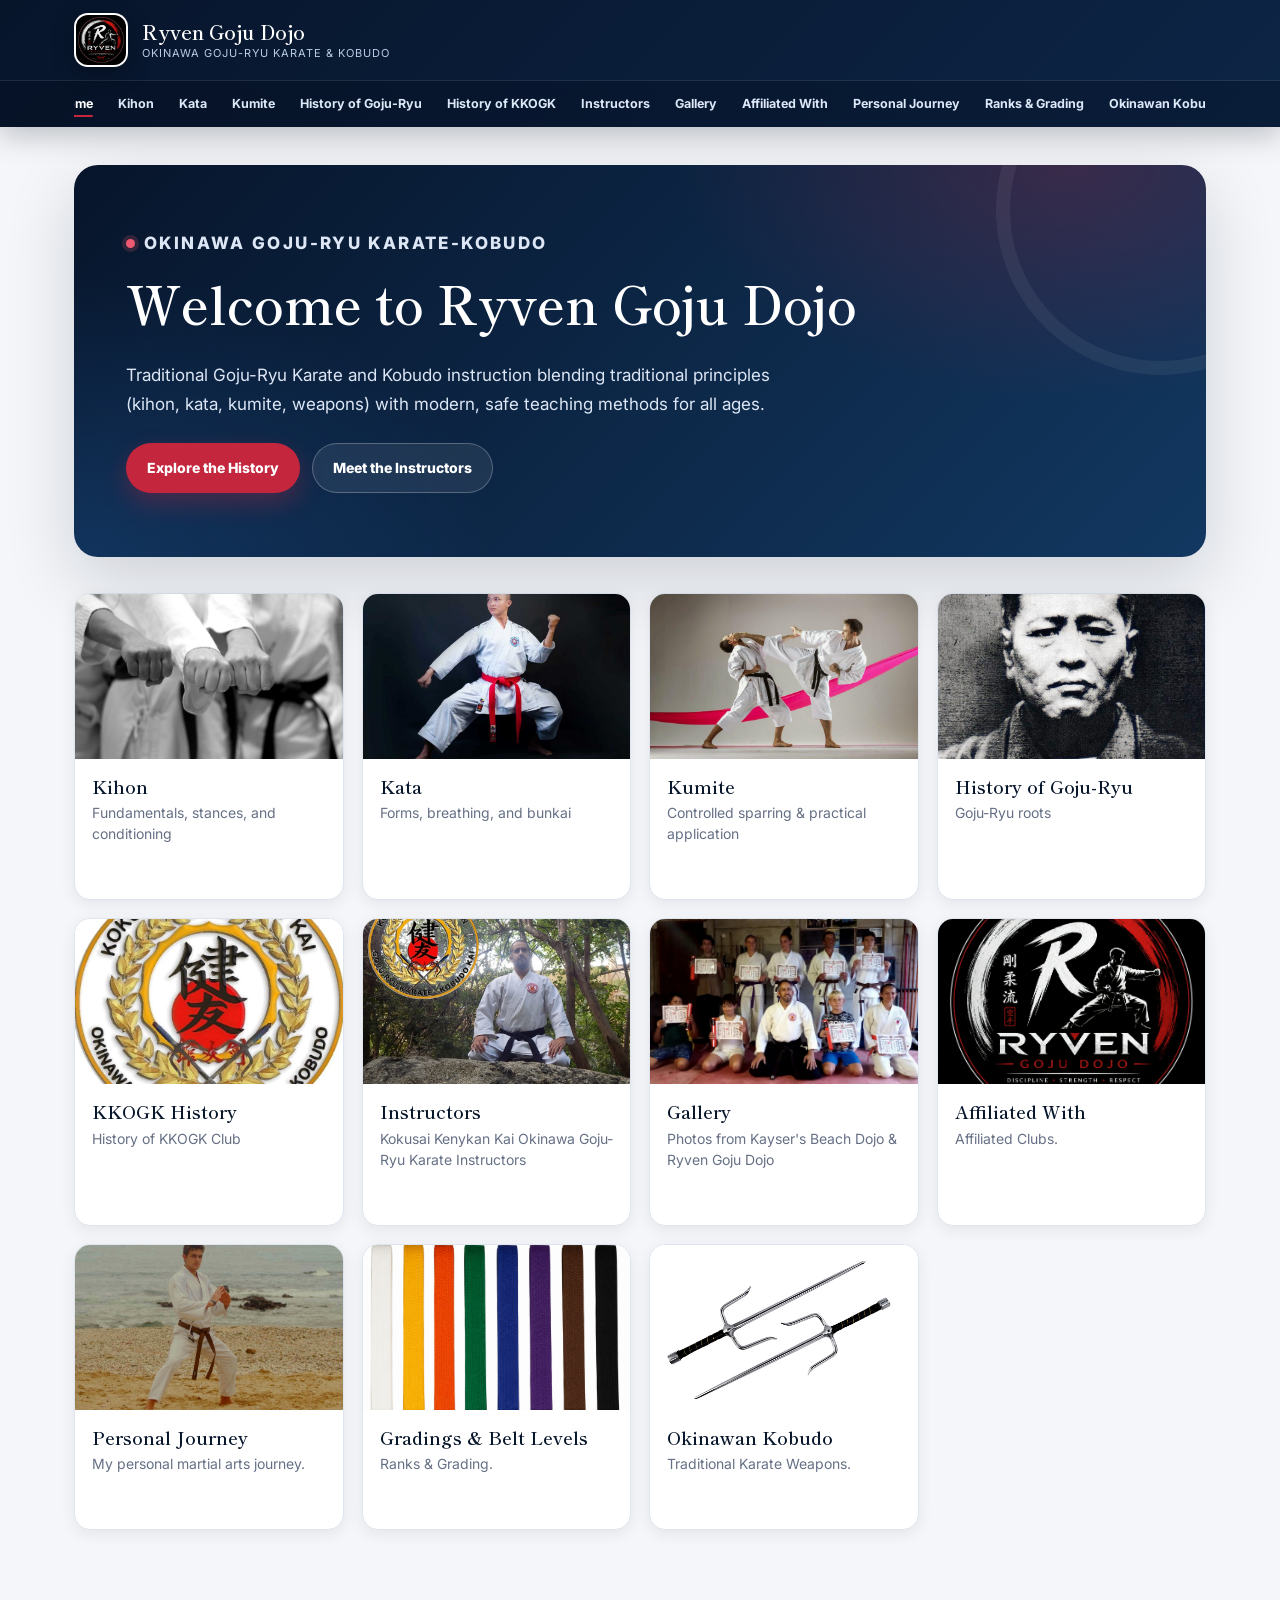
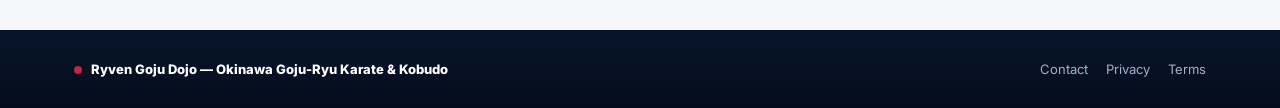
==== commit e6889b50: "j" ====
--- a/index.html
+++ b/index.html
@@ -72,7 +72,7 @@
           </li>
 
           <li>
-            <a href="P10.html" class="active">Ranks &amp; Grading</a>
+            <a href="P10.html">Ranks &amp; Grading</a>
           </li>
 
           <li>
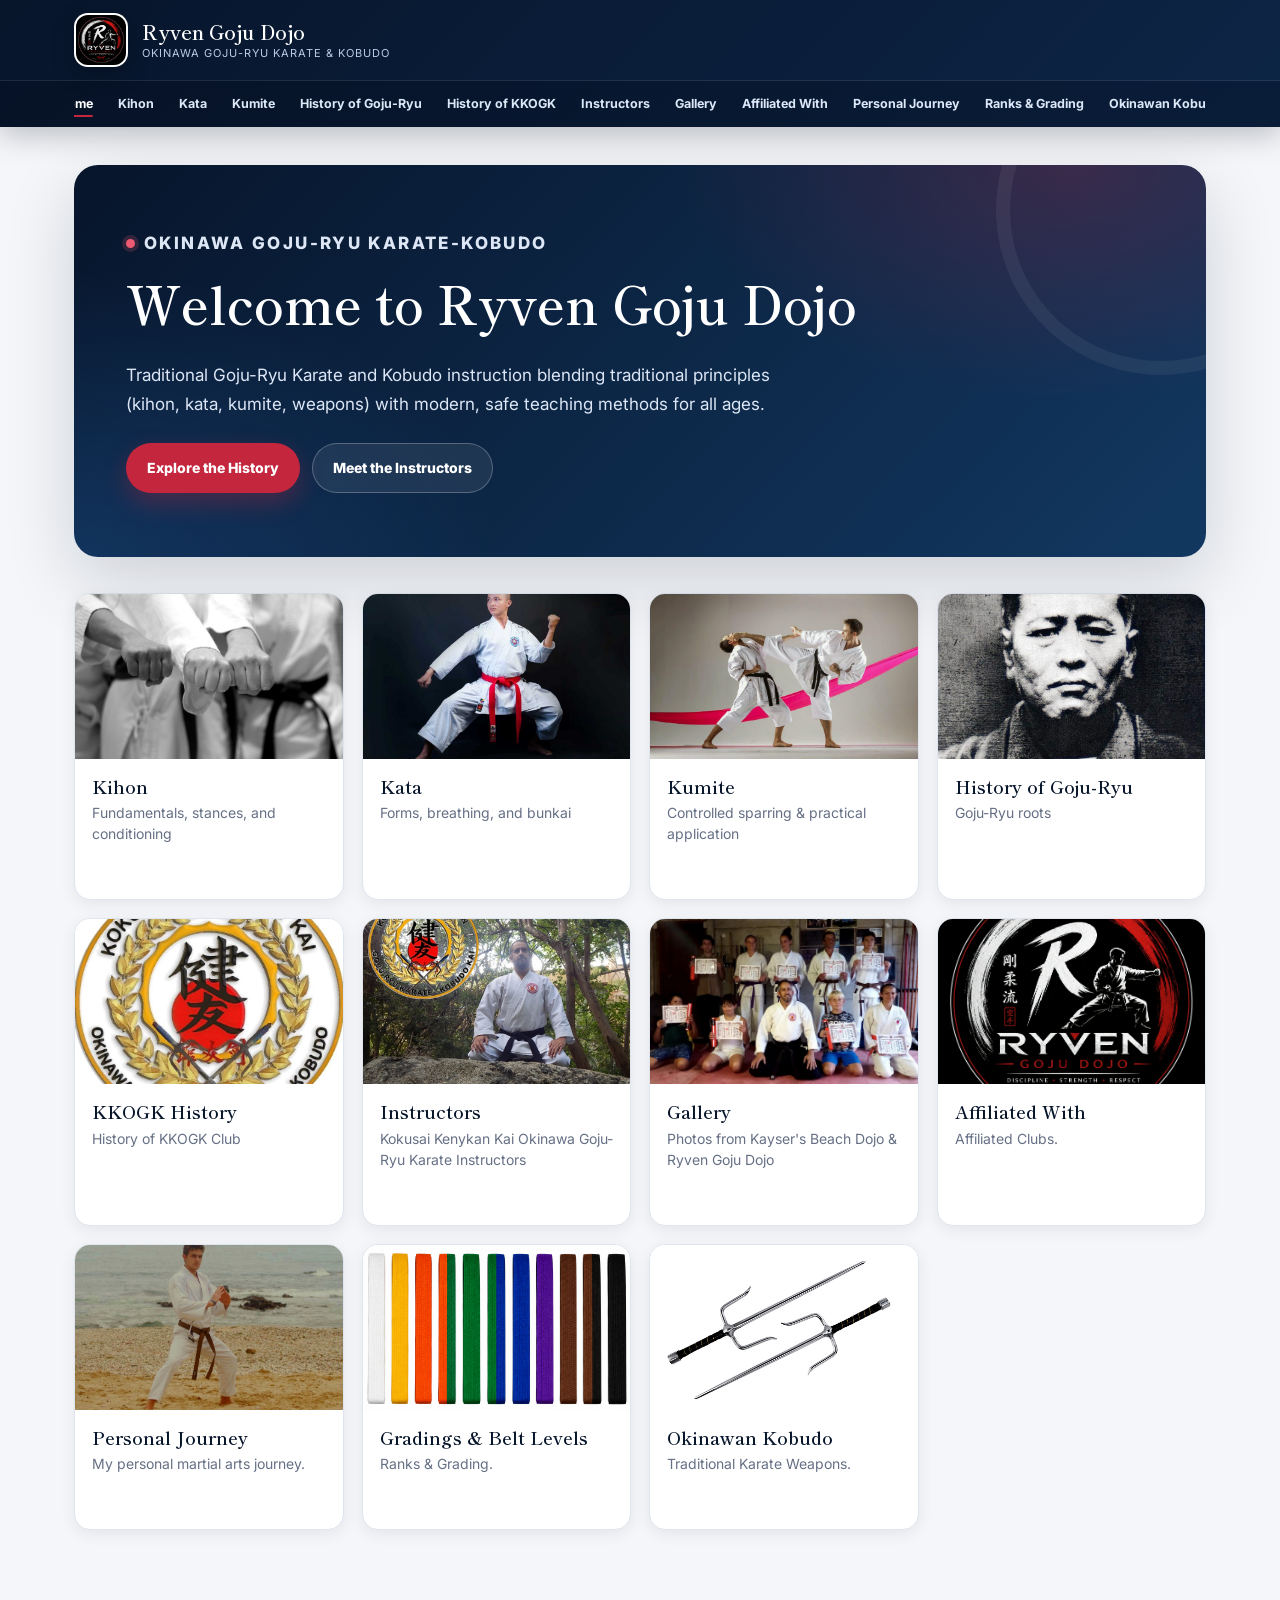
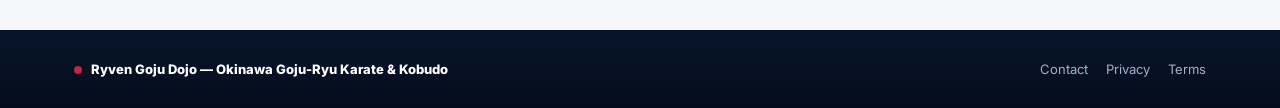
==== commit abbcfbd4: "ghj" ====
--- a/index.html
+++ b/index.html
@@ -187,7 +187,7 @@
       </a>
 	  
 	   <a class="tile" href="P10.html">
-        <div class="tile-media"><img src="Belts.png" alt="Belts"></div>
+        <div class="tile-media"><img src="Belt.png" alt="Belts"></div>
         <div class="meta">
           <h4>Gradings & Belt Levels</h4>
           <p class="muted">Ranks & Grading.</p>
--- a/css/style.css
+++ b/css/style.css
@@ -1194,4 +1194,63 @@
     margin: 0 auto;
   }
 
+}
+
+
+
+
+
+.media-frame {
+    width: 100%;
+    display: flex;
+    justify-content: center;
+    align-items: center;
+    overflow: hidden;
+}
+
+.hero-image {
+    width: 700px;
+    max-width: 100%;
+    height: auto;
+    object-fit: contain;
+    display: block;
+}
+
+
+
+
+.affiliate-media {
+    width: 100%;
+    display: flex;
+    justify-content: center;
+    align-items: center;
+    overflow: visible;
+}
+
+.affiliate-media img {
+    width: 100%;
+    height: auto;
+    max-width: 100%;
+    object-fit: contain;
+    display: block;
+}
+
+
+
+
+
+.timeline-media {
+    width: 100%;
+    display: flex;
+    justify-content: center;
+    align-items: center;
+    overflow: visible;
+}
+
+.timeline-media img {
+    width: 100%;
+    height: auto;
+    max-width: 100%;
+    object-fit: contain;
+    display: block;
 }
